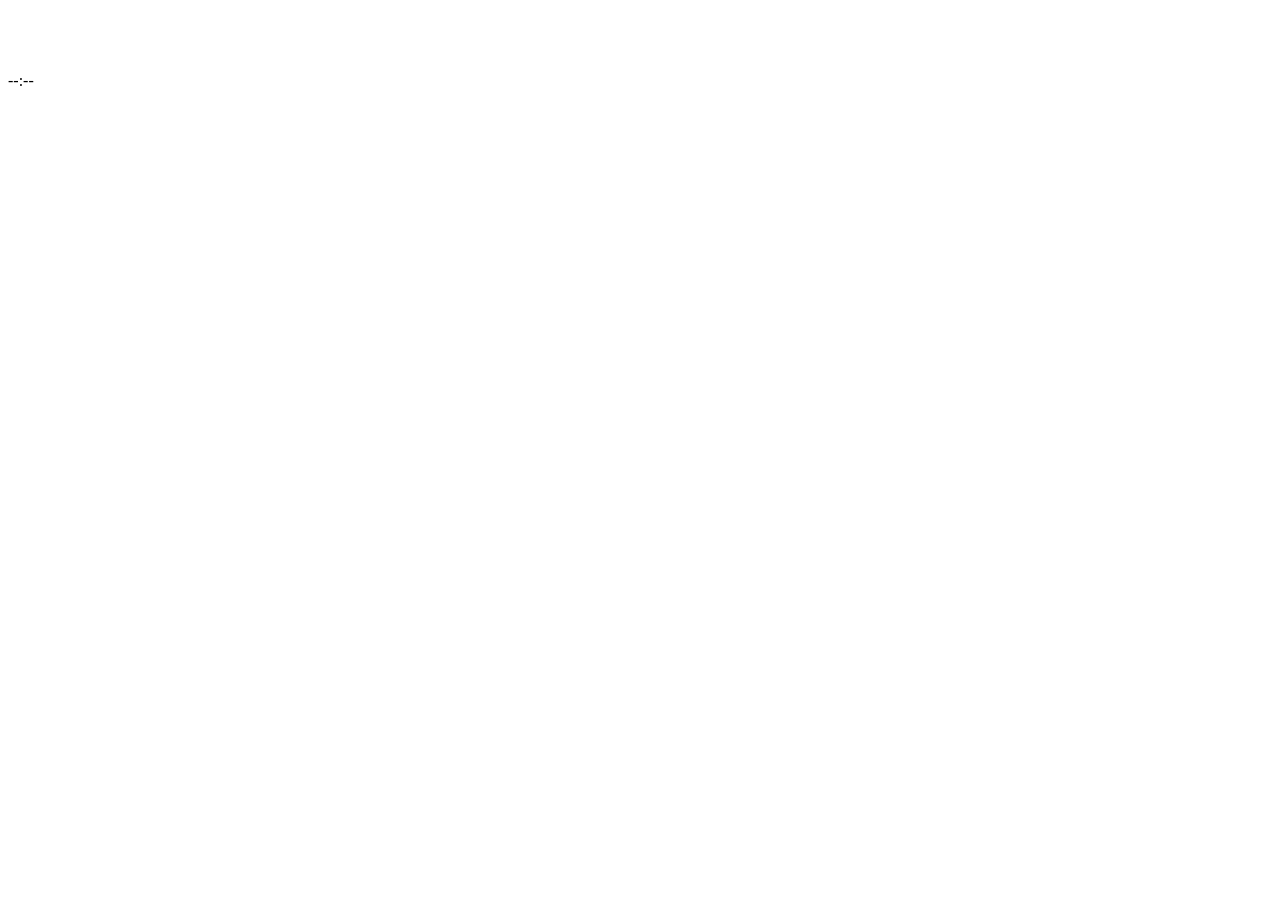
==== index.html @ 8df04d31 "Rename gemini-code-1785608755101.html to index.html se cambia nombre de archivo html a index" ====
<!DOCTYPE html>
<html lang="es">
<head>
    <meta charset="UTF-8">
    <meta name="viewport" content="width=device-width, initial-scale=1.0">
    <title>Reloj Digital UVM</title>
    <link rel="stylesheet" href="style.css">
</head>
<body>
    <div class="clock-container">
        <div id="logo-container">
            <!-- PEGA TU CÓDIGO SVG DE LA UVM JUSTO DEBAJO DE ESTA LÍNEA -->
            
            <!-- EJEMPLO TEMPORAL (Bórralo cuando pongas el tuyo) -->
            <svg width="200" height="60" viewBox="0 0 200 60" fill="none" xmlns="http://www.w3.org/2000/svg">
                <text x="10" y="40" fill="white" font-size="28" font-weight="bold" font-family="sans-serif">LOGO UVM</text>
            </svg>
            
        </div>
        <div id="clock">--:--</div>
    </div>
    <script src="script.js"></script>
</body>
</html>
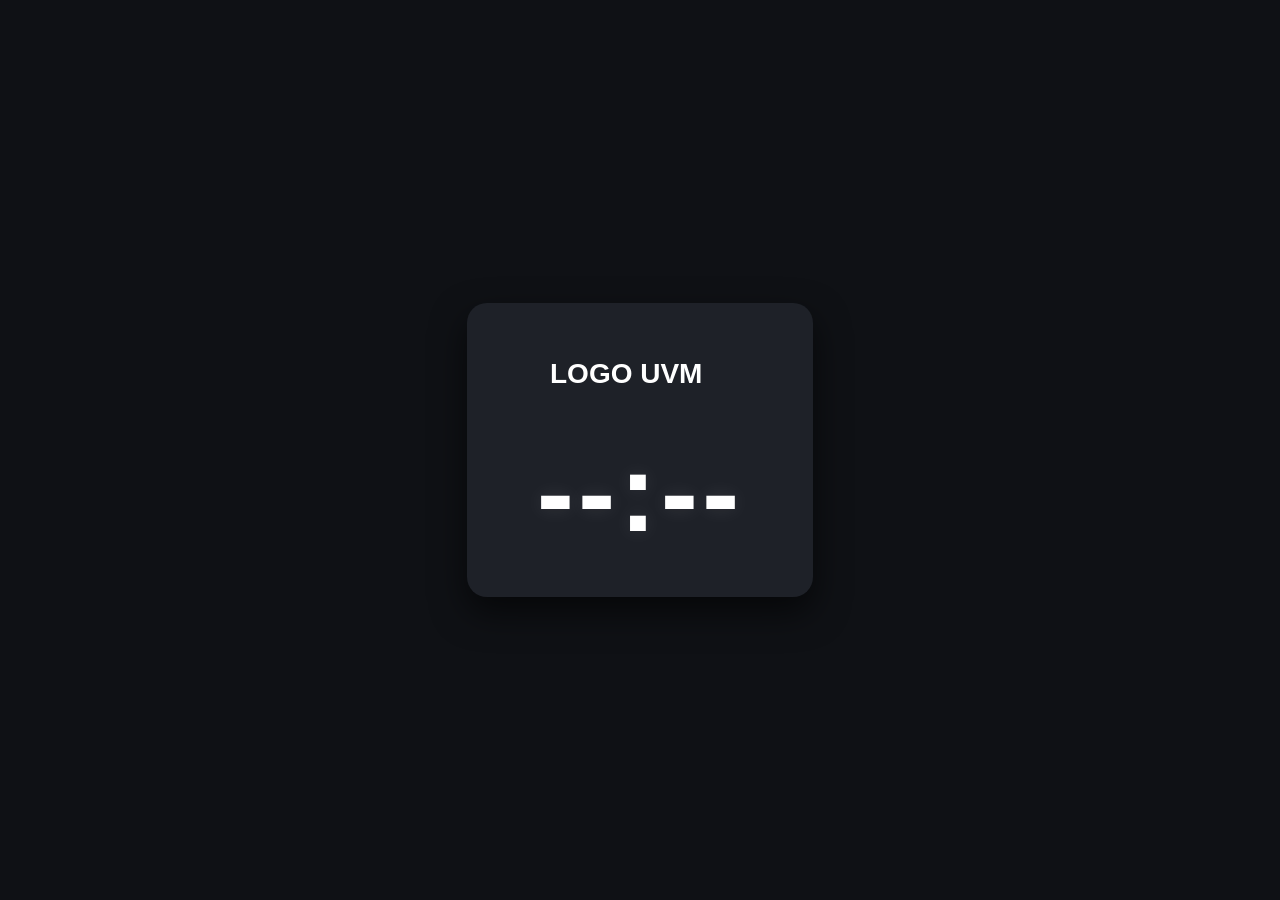
==== commit 444a36a1: "Update index.html Dice Gemini que se equivoco ahora hay que actualizar" ====
--- a/index.html
+++ b/index.html
@@ -9,13 +9,11 @@
 <body>
     <div class="clock-container">
         <div id="logo-container">
-            <!-- PEGA TU CÓDIGO SVG DE LA UVM JUSTO DEBAJO DE ESTA LÍNEA -->
-            
-            <!-- EJEMPLO TEMPORAL (Bórralo cuando pongas el tuyo) -->
+            <!-- PEGA AQUÍ TU CÓDIGO SVG DE LA UVM -->
+            <!-- EJEMPLO TEMPORAL (mientras pones el tuyo) -->
             <svg width="200" height="60" viewBox="0 0 200 60" fill="none" xmlns="http://www.w3.org/2000/svg">
                 <text x="10" y="40" fill="white" font-size="28" font-weight="bold" font-family="sans-serif">LOGO UVM</text>
             </svg>
-            
         </div>
         <div id="clock">--:--</div>
     </div>
--- a/style.css
+++ b/style.css
@@ -0,0 +1,37 @@
+body {
+    margin: 0;
+    height: 100vh;
+    display: flex;
+    justify-content: center;
+    align-items: center;
+    background-color: #0f1115; /* Fondo oscuro */
+    font-family: 'Segoe UI', Roboto, Helvetica, Arial, sans-serif;
+    color: #ffffff;
+}
+
+.clock-container {
+    text-align: center;
+    background: #1e2128;
+    padding: 40px 70px;
+    border-radius: 20px;
+    box-shadow: 0 15px 35px rgba(0, 0, 0, 0.6);
+}
+
+#logo-container {
+    margin-bottom: 25px;
+    display: flex;
+    justify-content: center;
+}
+
+/* Asegura que el logo se adapte bien al tamaño */
+#logo-container svg {
+    max-width: 250px;
+    height: auto;
+}
+
+#clock {
+    font-size: 7rem;
+    font-weight: 700;
+    letter-spacing: 4px;
+    text-shadow: 0 0 20px rgba(255, 255, 255, 0.1);
+}
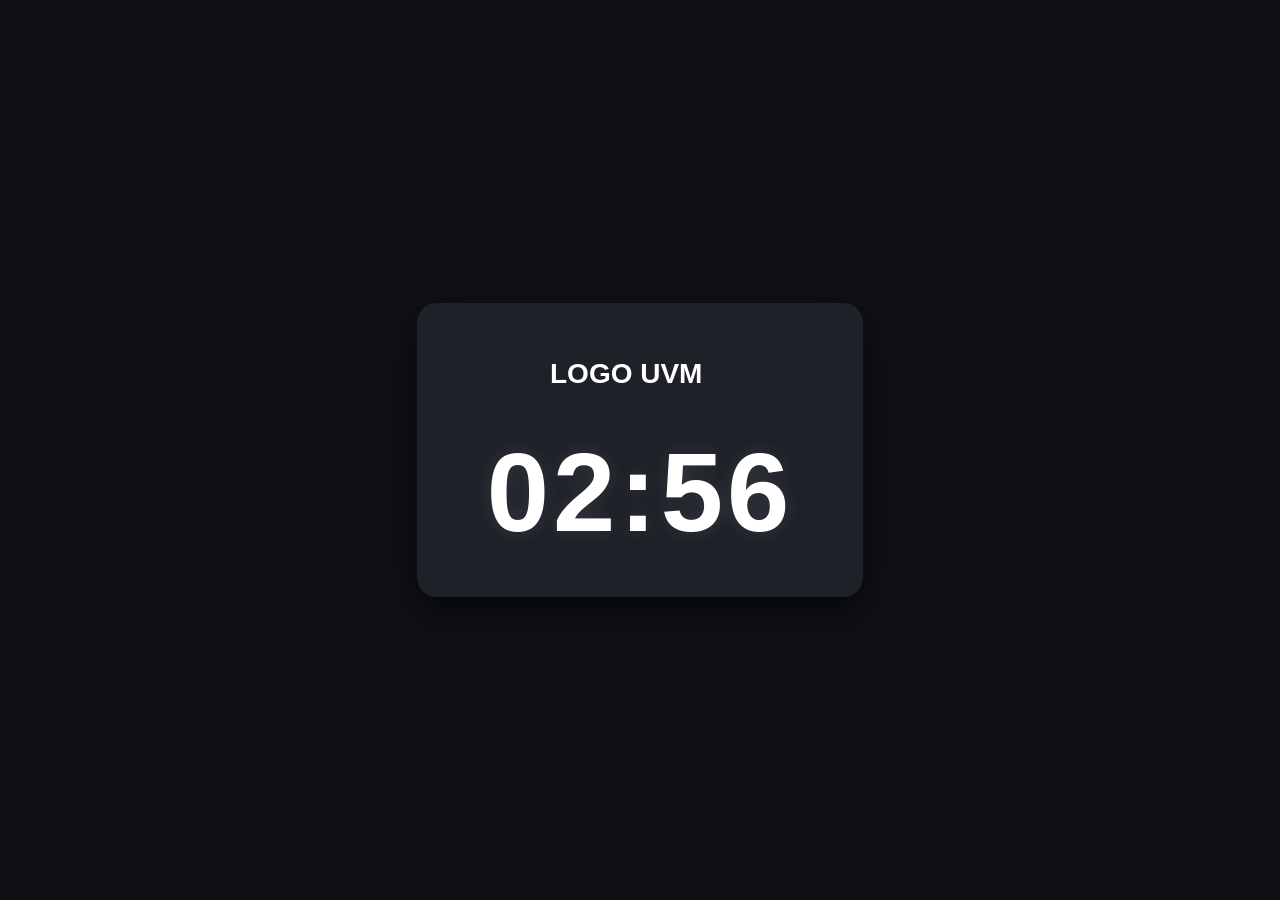
==== commit d934ec8a: "Update index.html update index" ====
--- a/index.html
+++ b/index.html
@@ -10,12 +10,25 @@
     <div class="clock-container">
         <div id="logo-container">
             <!-- PEGA AQUÍ TU CÓDIGO SVG DE LA UVM -->
-            <!-- EJEMPLO TEMPORAL (mientras pones el tuyo) -->
+            <!-- EJEMPLO TEMPORAL -->
             <svg width="200" height="60" viewBox="0 0 200 60" fill="none" xmlns="http://www.w3.org/2000/svg">
                 <text x="10" y="40" fill="white" font-size="28" font-weight="bold" font-family="sans-serif">LOGO UVM</text>
             </svg>
         </div>
-        <div id="clock">--:--</div>
+        
+        <!-- Nuevo contenedor estilo Flip Clock -->
+        <div id="clock">
+            <div class="flip-card">
+                <span id="period">PM</span>
+                <div id="hours" class="number">--</div>
+            </div>
+            
+            <div class="separator">.</div>
+            
+            <div class="flip-card">
+                <div id="minutes" class="number">--</div>
+            </div>
+        </div>
     </div>
     <script src="script.js"></script>
 </body>
--- a/style.css
+++ b/style.css
@@ -4,14 +4,14 @@
     display: flex;
     justify-content: center;
     align-items: center;
-    background-color: #0f1115; /* Fondo oscuro */
+    background-color: #0f1115; /* Fondo oscuro exterior */
     font-family: 'Segoe UI', Roboto, Helvetica, Arial, sans-serif;
     color: #ffffff;
 }
 
 .clock-container {
     text-align: center;
-    background: #1e2128;
+    background: #1e2128; /* Fondo de la tarjeta */
     padding: 40px 70px;
     border-radius: 20px;
     box-shadow: 0 15px 35px rgba(0, 0, 0, 0.6);
@@ -23,10 +23,15 @@
     justify-content: center;
 }
 
-/* Asegura que el logo se adapte bien al tamaño */
+/* Asegura que el logo se adapte bien */
 #logo-container svg {
     max-width: 250px;
     height: auto;
+}
+
+/* Estilos para el texto "LOGO UVM" si no hay SVG */
+#logo-container text {
+    fill: white;
 }
 
 #clock {
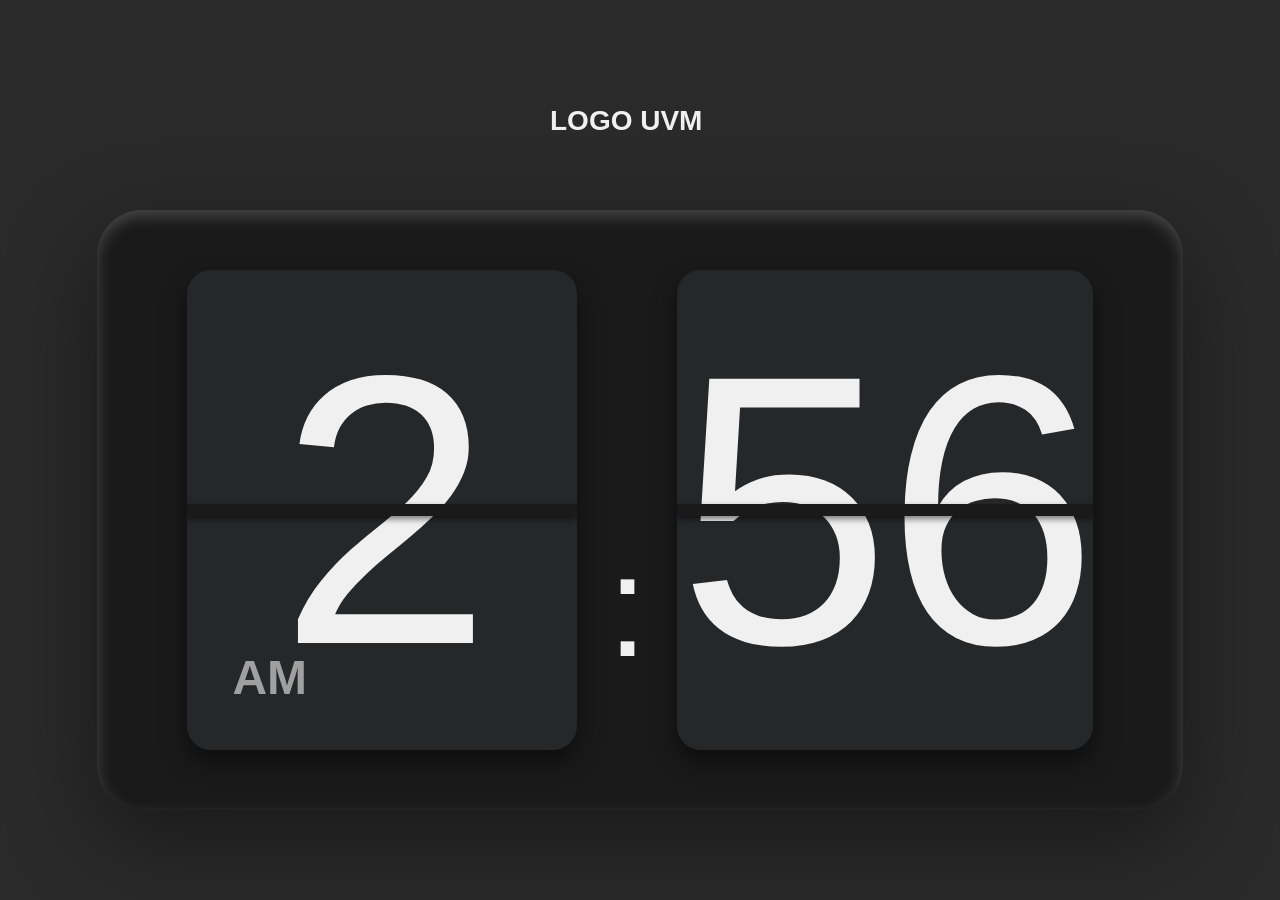
==== commit d4e8e93a: "Update index.html change . to :" ====
--- a/index.html
+++ b/index.html
@@ -23,7 +23,7 @@
                 <div id="hours" class="number">--</div>
             </div>
             
-            <div class="separator">.</div>
+            <div class="separator">:</div>
             
             <div class="flip-card">
                 <div id="minutes" class="number">--</div>
--- a/style.css
+++ b/style.css
@@ -4,39 +4,107 @@
     display: flex;
     justify-content: center;
     align-items: center;
-    background-color: #0f1115; /* Fondo oscuro exterior */
-    font-family: 'Segoe UI', Roboto, Helvetica, Arial, sans-serif;
-    color: #ffffff;
+    background-color: #2a2a2a; /* Fondo gris oscuro */
+    font-family: 'Helvetica Neue', Helvetica, Arial, sans-serif; 
 }
 
 .clock-container {
     text-align: center;
-    background: #1e2128; /* Fondo de la tarjeta */
-    padding: 40px 70px;
-    border-radius: 20px;
-    box-shadow: 0 15px 35px rgba(0, 0, 0, 0.6);
 }
 
 #logo-container {
-    margin-bottom: 25px;
+    margin-bottom: 60px; /* Separación ajustada para el nuevo tamaño */
     display: flex;
     justify-content: center;
 }
 
-/* Asegura que el logo se adapte bien */
 #logo-container svg {
-    max-width: 250px;
+    max-width: 400px; /* Logo un poco más grande para equilibrar */
     height: auto;
 }
 
-/* Estilos para el texto "LOGO UVM" si no hay SVG */
-#logo-container text {
-    fill: white;
+#logo-container svg text {
+    fill: #f0f0f0; 
 }
 
+/* --- ZONA DEL RELOJ (ESCALADA x3) --- */
+
 #clock {
-    font-size: 7rem;
-    font-weight: 700;
-    letter-spacing: 4px;
-    text-shadow: 0 0 20px rgba(255, 255, 255, 0.1);
+    display: flex;
+    align-items: center;
+    justify-content: center;
+    background-color: #1a1a1a;
+    padding: 60px 90px; /* 3 veces más grande (antes 20px 30px) */
+    border-radius: 45px; /* (antes 15px) */
+    box-shadow: 0 30px 90px rgba(0, 0, 0, 0.4), inset 0 6px 15px rgba(255,255,255,0.2);
+    perspective: 3000px; /* Perspectiva ampliada para la nueva escala */
 }
+
+/* Tarjetas individuales de horas y minutos */
+.flip-card {
+    background-color: #262729; 
+    border-radius: 24px; /* (antes 8px) */
+    position: relative;
+    min-width: 390px; /* 3 veces más grande (antes 130px) */
+    height: 480px; /* 3 veces más grande (antes 160px) */
+    display: flex;
+    justify-content: center;
+    align-items: center;
+    box-shadow: 0 12px 24px rgba(0,0,0,0.5);
+    overflow: hidden;
+}
+
+/* La línea que corta el número por la mitad */
+.flip-card::after {
+    content: '';
+    position: absolute;
+    top: 50%;
+    left: 0;
+    width: 100%;
+    height: 12px; /* 3 veces más gruesa (antes 4px) */
+    background-color: #1a1a1a; 
+    transform: translateY(-50%);
+    z-index: 10;
+    box-shadow: 0 3px 6px rgba(0,0,0,0.5);
+}
+
+/* Estilo de los números */
+.number {
+    font-size: 24rem; /* 3 veces más grande (antes 8rem) */
+    font-weight: 500;
+    color: #f0f0f0;
+    letter-spacing: -6px; /* (antes -2px) */
+}
+
+/* Indicador AM/PM de la esquina */
+#period {
+    position: absolute;
+    bottom: 45px; /* (antes 15px) */
+    left: 45px; /* (antes 15px) */
+    font-size: 3rem; /* 3 veces más grande (antes 1rem) */
+    font-weight: bold;
+    color: #a0a0a0;
+    z-index: 20; 
+}
+
+/* El punto separador */
+.separator {
+    color: #f0f0f0;
+    font-size: 9rem; /* 3 veces más grande (antes 3rem) */
+    margin: 0 30px; /* (antes 10px) */
+    align-self: flex-end;
+    margin-bottom: 60px; /* (antes 20px) */
+}
+
+/* --- ANIMACIÓN 3D --- */
+
+.flip-anim {
+    animation: flipCard 0.6s ease-in-out;
+}
+
+@keyframes flipCard {
+    0% { transform: rotateX(0deg); }
+    50% { transform: rotateX(-90deg); opacity: 0.8; }
+    50.1% { transform: rotateX(90deg); opacity: 0.8; }
+    100% { transform: rotateX(0deg); opacity: 1; }
+}
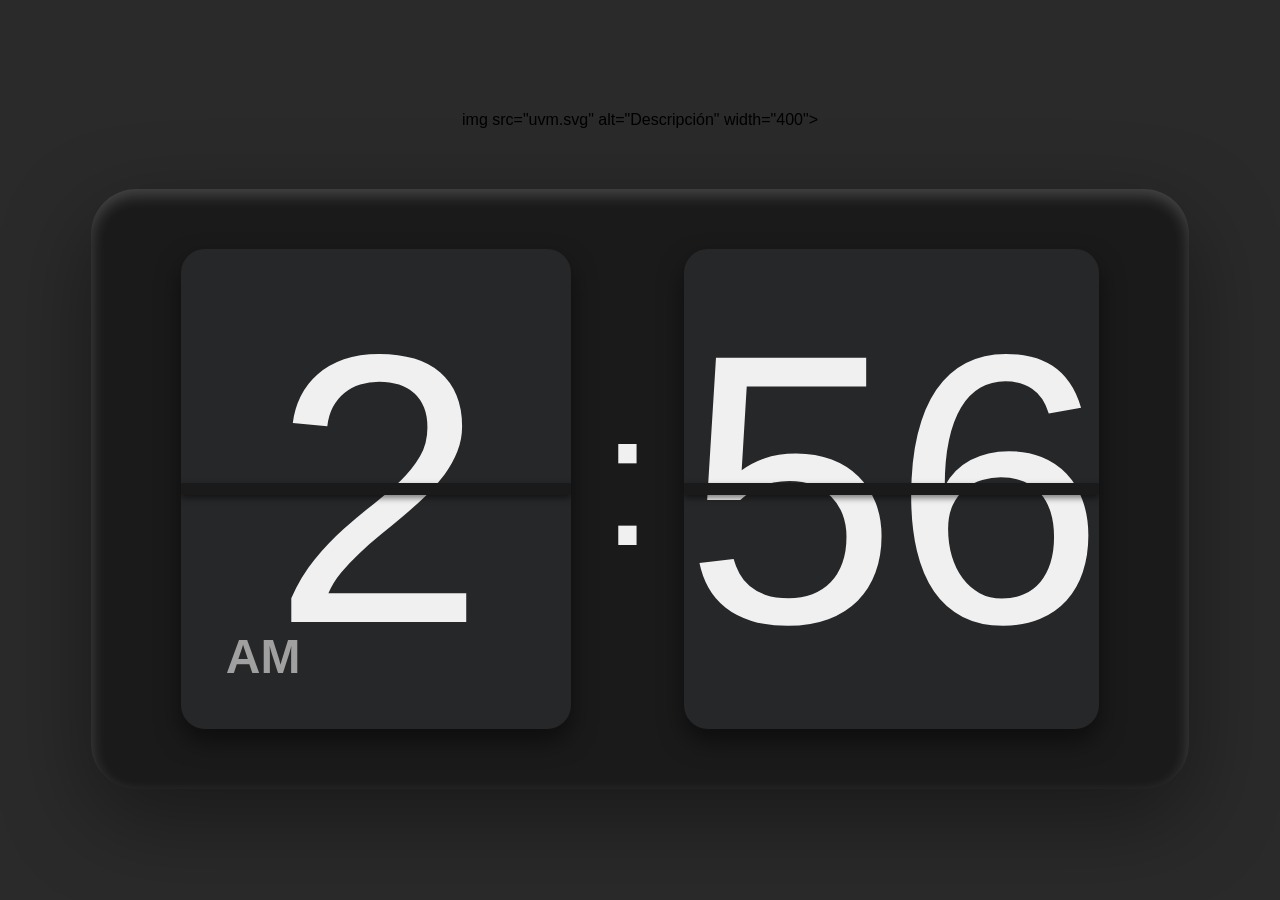
==== commit 35a5bdff: "Update index.html add logo" ====
--- a/index.html
+++ b/index.html
@@ -10,10 +10,9 @@
     <div class="clock-container">
         <div id="logo-container">
             <!-- PEGA AQUÍ TU CÓDIGO SVG DE LA UVM -->
+            img src="uvm.svg" alt="Descripción" width="400">
             <!-- EJEMPLO TEMPORAL -->
-            <svg width="200" height="60" viewBox="0 0 200 60" fill="none" xmlns="http://www.w3.org/2000/svg">
-                <text x="10" y="40" fill="white" font-size="28" font-weight="bold" font-family="sans-serif">LOGO UVM</text>
-            </svg>
+
         </div>
         
         <!-- Nuevo contenedor estilo Flip Clock -->
--- a/style.css
+++ b/style.css
@@ -87,13 +87,13 @@
     z-index: 20; 
 }
 
-/* El punto separador */
+/* El punto separador actualizado a dos puntos */
 .separator {
     color: #f0f0f0;
-    font-size: 9rem; /* 3 veces más grande (antes 3rem) */
-    margin: 0 30px; /* (antes 10px) */
-    align-self: flex-end;
-    margin-bottom: 60px; /* (antes 20px) */
+    font-size: 12rem; /* Ajustamos el tamaño para que sea proporcional */
+    margin: 0 30px; 
+    align-self: center; /* Esto los centra perfectamente a la mitad de la altura */
+    transform: translateY(-5%); /* Pequeño ajuste óptico para alinear con los números */
 }
 
 /* --- ANIMACIÓN 3D --- */
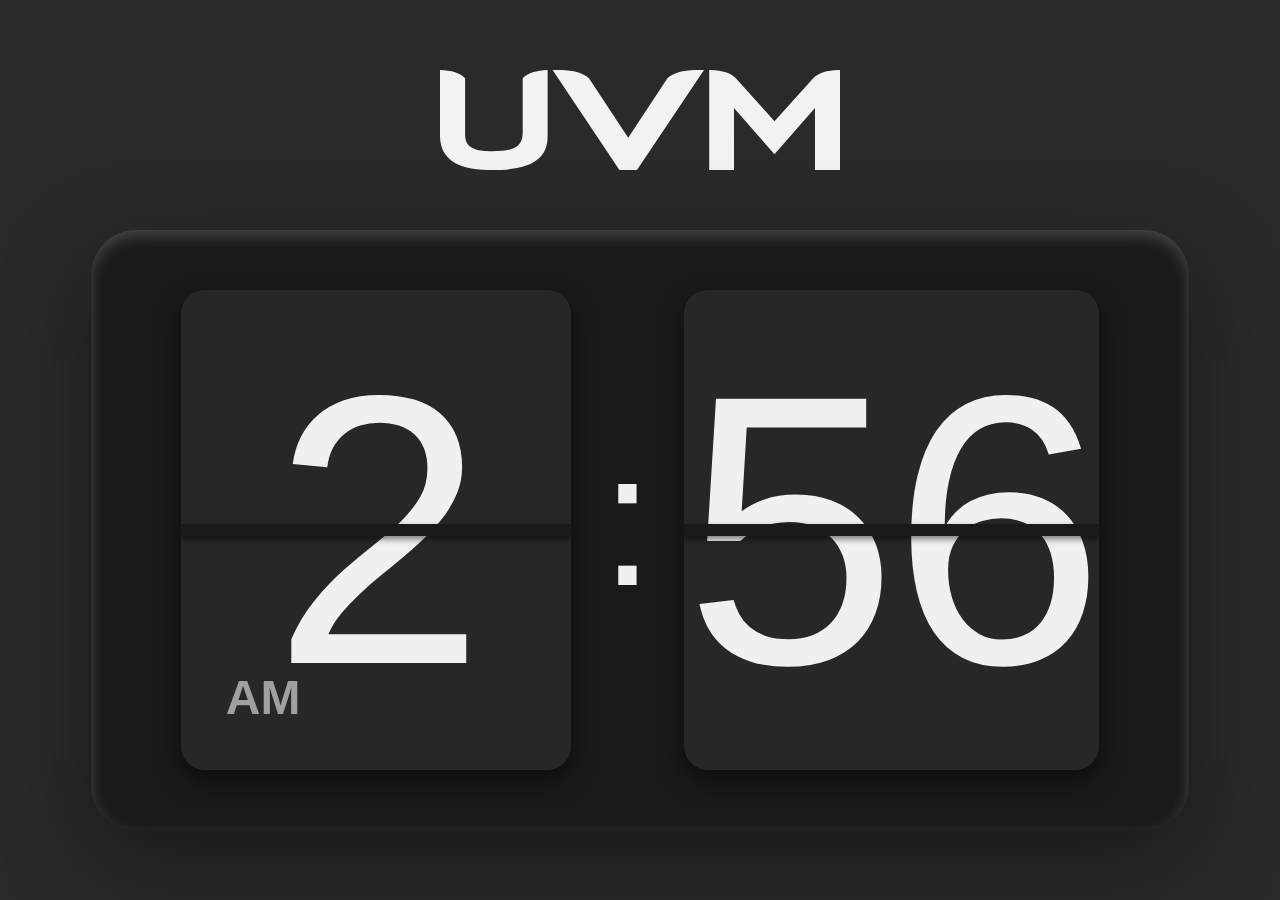
==== commit 4af54276: "Fix img tag syntax in index.html update logo" ====
--- a/index.html
+++ b/index.html
@@ -10,7 +10,7 @@
     <div class="clock-container">
         <div id="logo-container">
             <!-- PEGA AQUÍ TU CÓDIGO SVG DE LA UVM -->
-            img src="uvm.svg" alt="Descripción" width="400">
+            <img src="uvm.svg" alt="Descripción" width="400">
             <!-- EJEMPLO TEMPORAL -->
 
         </div>
